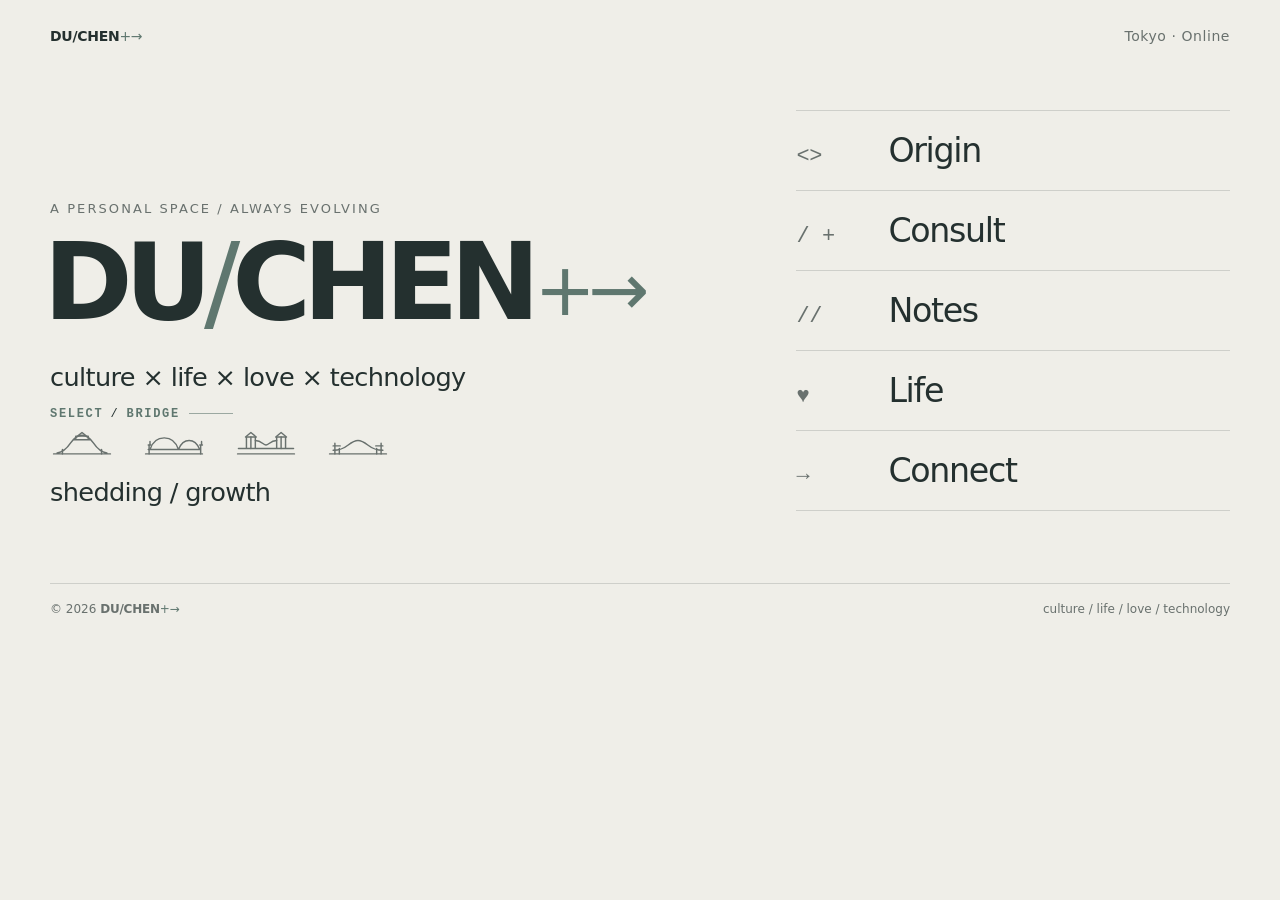
==== index.html @ 531e442f "Link language bridges to Origin page" ====
<!DOCTYPE html>
<html lang="en">
<head>
  <meta charset="UTF-8" />
  <meta name="viewport" content="width=device-width, initial-scale=1.0" />
  <meta name="description" content="DU/CHEN+→ — Culture × Life × Love × Technology" />
  <title>DU/CHEN+→</title>
  <style>
    :root {
      --bg: #efeee8;
      --text: #24302f;
      --muted: #69716e;
      --line: rgba(36,48,47,0.16);
      --accent: #5f776f;
    }

    * {
      box-sizing: border-box;
      margin: 0;
      padding: 0;
    }

    html {
      scroll-behavior: smooth;
    }

    body {
      min-height: 100vh;
      background: var(--bg);
      color: var(--text);
      font-family: Inter, ui-sans-serif, system-ui, -apple-system, BlinkMacSystemFont,
        "Segoe UI", Helvetica, Arial, sans-serif;
      display: flex;
      flex-direction: column;
    }

    a {
      color: inherit;
      text-decoration: none;
    }

    .shell {
      width: min(1180px, calc(100% - 40px));
      margin: 0 auto;
    }

    header {
      padding: 28px 0 12px;
      display: flex;
      justify-content: space-between;
      align-items: center;
      font-size: 14px;
      letter-spacing: 0.04em;
    }

    .brand-small,
    .brand-footer {
      font-weight: 700;
      letter-spacing: -0.02em;
    }

    .brand-mark {
      color: var(--accent);
      font-weight: 500;
    }

    .status {
      color: var(--muted);
    }

    main {
      flex: 1;
      display: flex;
      align-items: center;
      padding: 54px 0 72px;
    }

    .hero {
      width: 100%;
      display: grid;
      grid-template-columns: 1.4fr 0.9fr;
      gap: 72px;
      align-items: end;
    }

    .kicker {
      font-size: 13px;
      text-transform: uppercase;
      letter-spacing: 0.16em;
      color: var(--muted);
      margin-bottom: 22px;
    }

    h1 {
      font-size: clamp(64px, 8.4vw, 118px);
      line-height: 0.82;
      letter-spacing: -0.075em;
      font-weight: 800;
      margin-left: -0.06em;
      white-space: nowrap;
    }

    h1 .brand-mark {
      display: inline-block;
      margin-left: 0.03em;
      font-size: 0.68em;
      letter-spacing: -0.1em;
      transform: translateY(-0.06em);
    }

    .slash {
      color: var(--accent);
      font-weight: 400;
    }

    .manifesto {
      margin-top: 34px;
      max-width: 700px;
      font-size: clamp(18px, 2vw, 29px);
      line-height: 1.4;
      letter-spacing: -0.025em;
    }

    .manifesto span {
      white-space: nowrap;
    }

    .language-kicker {
      display: flex;
      align-items: center;
      gap: 0.6em;
      width: max-content;
      margin: 12px 0 9px;
      font-family: "SFMono-Regular", Consolas, "Liberation Mono", monospace;
      font-size: clamp(12px, 0.9vw, 13px);
      font-weight: 700;
      line-height: 1;
      letter-spacing: 0.14em;
      color: var(--accent);
    }

    .language-kicker::after {
      content: "";
      width: 44px;
      height: 1px;
      margin-left: 2px;
      background: currentColor;
      opacity: 0.58;
    }

    .language-kicker .select-slash {
      color: var(--text);
      font-weight: 500;
    }

    .bridges {
      display: flex;
      align-items: center;
      gap: clamp(18px, 2.2vw, 30px);
      margin: 2px 0 16px;
      color: var(--muted);
    }

    .bridge-icon {
      position: relative;
      display: inline-flex;
      align-items: center;
      justify-content: center;
      border: 0;
      padding: 0;
      background: transparent;
      color: inherit;
      font: inherit;
      cursor: pointer;
      transition: color 180ms ease, transform 180ms ease;
    }

    .bridge-icon:hover,
    .bridge-icon:focus-visible {
      color: var(--accent);
      transform: translateY(-2px);
      outline: none;
    }

    .bridge-icon svg {
      width: clamp(58px, 5vw, 72px);
      height: auto;
      overflow: visible;
    }

    .bridge-icon path,
    .bridge-icon line,
    .bridge-icon polyline {
      fill: none;
      stroke: currentColor;
      stroke-width: 1.45;
      stroke-linecap: round;
      stroke-linejoin: round;
      vector-effect: non-scaling-stroke;
    }

    .bridge-label {
      position: absolute;
      top: calc(100% + 1px);
      left: 50%;
      font-family: "SFMono-Regular", Consolas, "Liberation Mono", monospace;
      font-size: 10px;
      line-height: 1;
      letter-spacing: 0.04em;
      opacity: 0;
      pointer-events: none;
      transform: translate(-50%, -2px);
      transition: opacity 180ms ease, transform 180ms ease;
    }

    .bridge-icon:hover .bridge-label,
    .bridge-icon:focus-visible .bridge-label {
      opacity: 1;
      transform: translate(-50%, 0);
    }

    .visually-hidden {
      position: absolute;
      width: 1px;
      height: 1px;
      padding: 0;
      margin: -1px;
      overflow: hidden;
      clip: rect(0, 0, 0, 0);
      white-space: nowrap;
      border: 0;
    }

    nav {
      border-top: 1px solid var(--line);
    }

    .nav-item {
      position: relative;
      display: flex;
      align-items: center;
      justify-content: space-between;
      padding: 20px 0;
      border-bottom: 1px solid var(--line);
      font-size: clamp(22px, 2.6vw, 38px);
      letter-spacing: -0.04em;
      transition: padding-left 180ms ease, color 180ms ease;
    }

    .nav-item:hover {
      padding-left: 10px;
      color: var(--accent);
    }

    .nav-item::after {
      content: "↗";
      font-size: 18px;
      opacity: 0;
      transform: translateX(-6px);
      transition: opacity 180ms ease, transform 180ms ease;
    }

    .nav-item:hover::after {
      opacity: 1;
      transform: translateX(0);
    }

    .symbol {
      display: inline-block;
      min-width: 92px;
      font-family: "SFMono-Regular", Consolas, "Liberation Mono", monospace;
      font-size: 0.66em;
      color: var(--muted);
      letter-spacing: -0.02em;
    }

    .nav-item:hover .symbol {
      color: var(--accent);
    }

    footer {
      padding: 18px 0 28px;
      font-size: 12px;
      color: var(--muted);
      display: flex;
      justify-content: space-between;
      border-top: 1px solid var(--line);
    }

    @media (max-width: 820px) {
      .hero {
        grid-template-columns: 1fr;
        gap: 54px;
      }

      main {
        align-items: flex-start;
        padding-top: 72px;
      }

      h1 {
        font-size: clamp(54px, 14vw, 78px);
      }

      .symbol {
        min-width: 74px;
      }
    }

    @media (max-width: 520px) {
      .shell {
        width: min(100% - 26px, 1180px);
      }

      header {
        padding-top: 18px;
      }

      .status {
        display: none;
      }

      .manifesto {
        font-size: 19px;
      }

      .nav-item {
        font-size: 25px;
        padding: 17px 0;
      }

      .symbol {
        min-width: 68px;
      }

      footer {
        flex-direction: column;
        gap: 6px;
      }
    }
  </style>
</head>

<body>
  <div class="shell">
    <header>
      <div class="brand-small">DU/CHEN<span class="brand-mark">+→</span></div>
      <div class="status">Tokyo · Online</div>
    </header>

    <main>
      <section class="hero">
        <div>
          <div class="kicker">a personal space / always evolving</div>
          <h1>DU<span class="slash">/</span>CHEN<span class="brand-mark">+→</span></h1>
          <p class="manifesto">
            <span>culture × life × love × technology</span>
            <span class="language-kicker"><span>SELECT</span><span class="select-slash">/</span><span>BRIDGE</span></span>
            <span class="bridges" role="group" aria-label="Language selection">
              <button class="bridge-icon" type="button" aria-label="中文" data-lang="zh">
                <svg viewBox="0 0 72 34" aria-hidden="true">
                  <path d="M4 28h64M8 27c7-1 11-5 15-11 4-6 8-9 13-9s9 3 13 9c4 6 8 10 15 11" />
                  <path d="M14 23v5M58 23v5M27 12h18M31 8l5-4 5 4M29 8h14v4H29z" />
                </svg>
                <span class="bridge-label">中文</span>
              </button>
              <button class="bridge-icon" type="button" aria-label="Français" data-lang="fr">
                <svg viewBox="0 0 72 34" aria-hidden="true">
                  <path d="M4 28h64M7 23h58M9 23c3-9 9-13 16-13s13 4 16 13M41 23c3-7 7-10 12-10s9 3 12 10" />
                  <path d="M8 18v10M66 18v10M7 18h3M65 18h3M9 14v4M67 14v4" />
                </svg>
                <span class="bridge-label">Français</span>
              </button>
              <button class="bridge-icon" type="button" aria-label="English" data-lang="en">
                <svg viewBox="0 0 72 34" aria-hidden="true">
                  <path d="M4 28h64M5 22h62M14 22V9h10v13M48 22V9h10v13" />
                  <path d="M13 9l6-5 6 5M47 9l6-5 6 5M24 13c7 0 9 5 12 5s5-5 12-5M19 9v13M53 9v13" />
                </svg>
                <span class="bridge-label">English</span>
              </button>
              <button class="bridge-icon" type="button" aria-label="日本語" data-lang="ja">
                <svg viewBox="0 0 72 34" aria-hidden="true">
                  <path d="M4 28h64M8 24c8 0 12-2 17-6 4-3 7-5 11-5s7 2 11 5c5 4 9 6 17 6" />
                  <path d="M10 20v8M62 20v8M15 22v6M57 22v6M8 19h8M56 19h8M10 16v3M62 16v3" />
                </svg>
                <span class="bridge-label">日本語</span>
              </button>
            </span>
            <span>shedding / growth</span>
          </p>
        </div>

        <nav aria-label="Primary">
          <a class="nav-item" href="origin.html">
            <span><span class="symbol">&lt;&gt;</span>Origin</span>
          </a>
          <a class="nav-item" href="#consult">
            <span><span class="symbol">/ +</span>Consult</span>
          </a>
          <a class="nav-item" href="#notes">
            <span><span class="symbol">//</span>Notes</span>
          </a>
          <a class="nav-item" href="#life">
            <span><span class="symbol">♥</span>Life</span>
          </a>
          <a class="nav-item" href="mailto:hello@duchenplus.com">
            <span><span class="symbol">→</span>Connect</span>
          </a>
        </nav>
      </section>
    </main>

    <footer>
      <span>© <span id="year"></span> <span class="brand-footer">DU/CHEN<span class="brand-mark">+→</span></span></span>
      <span>culture / life / love / technology</span>
    </footer>
  </div>

  <script>
    document.getElementById("year").textContent = new Date().getFullYear();

    document.querySelectorAll(".bridge-icon[data-lang]").forEach((bridge) => {
      bridge.addEventListener("click", () => {
        const language = bridge.dataset.lang;
        localStorage.setItem("duchen-language", language);
        window.location.href = `origin.html?lang=${language}`;
      });
    });
  </script>
</body>
</html>
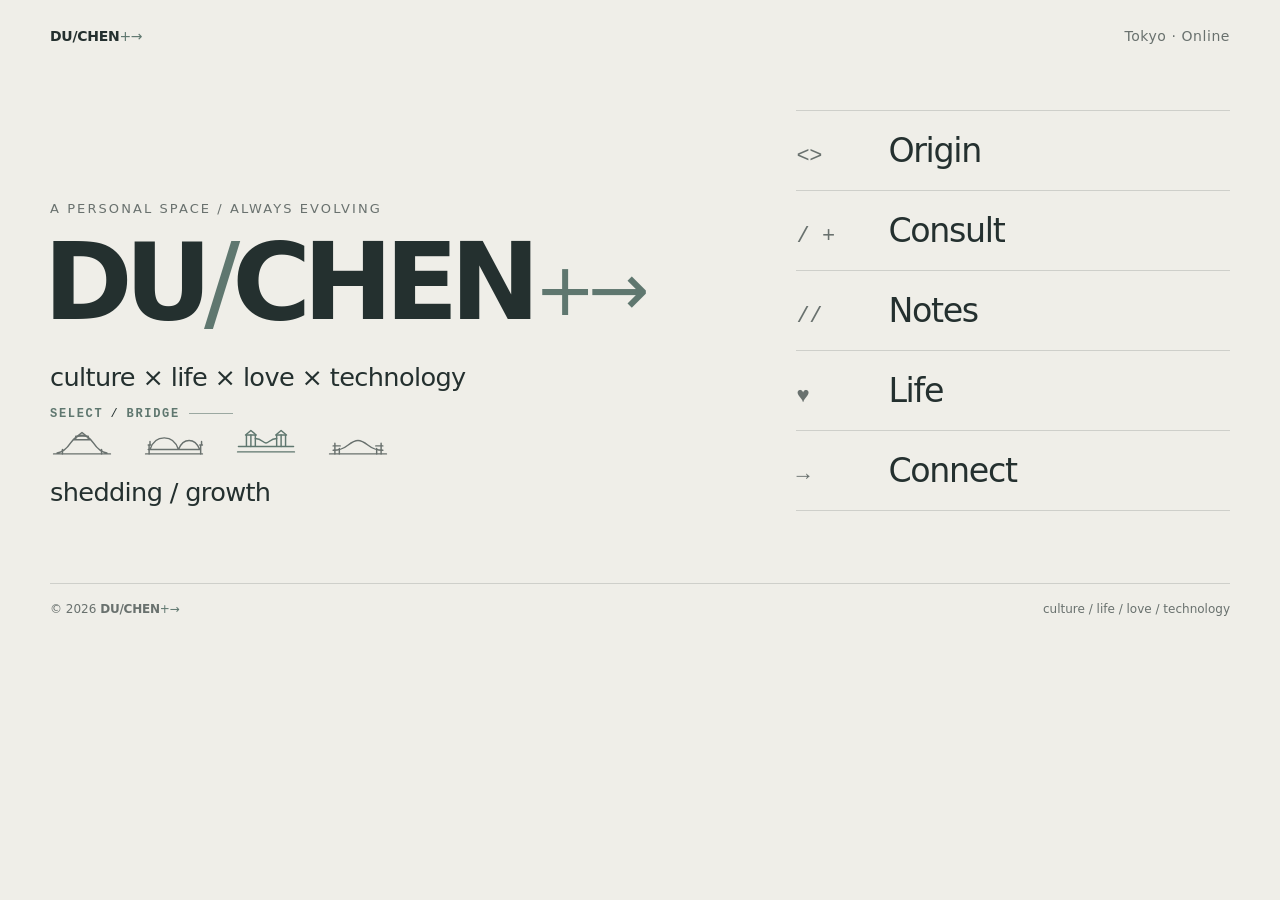
==== commit f69e5887: "Make homepage bridges switch languages" ====
--- a/index.html
+++ b/index.html
@@ -176,7 +176,8 @@
     }
 
     .bridge-icon:hover,
-    .bridge-icon:focus-visible {
+    .bridge-icon:focus-visible,
+    .bridge-icon[aria-pressed="true"] {
       color: var(--accent);
       transform: translateY(-2px);
       outline: none;
@@ -345,16 +346,16 @@
   <div class="shell">
     <header>
       <div class="brand-small">DU/CHEN<span class="brand-mark">+→</span></div>
-      <div class="status">Tokyo · Online</div>
+      <div class="status" data-i18n="status">Tokyo · Online</div>
     </header>
 
     <main>
       <section class="hero">
         <div>
-          <div class="kicker">a personal space / always evolving</div>
+          <div class="kicker" data-i18n="kicker">a personal space / always evolving</div>
           <h1>DU<span class="slash">/</span>CHEN<span class="brand-mark">+→</span></h1>
           <p class="manifesto">
-            <span>culture × life × love × technology</span>
+            <span data-i18n="manifesto">culture × life × love × technology</span>
             <span class="language-kicker"><span>SELECT</span><span class="select-slash">/</span><span>BRIDGE</span></span>
             <span class="bridges" role="group" aria-label="Language selection">
               <button class="bridge-icon" type="button" aria-label="中文" data-lang="zh">
@@ -386,25 +387,25 @@
                 <span class="bridge-label">日本語</span>
               </button>
             </span>
-            <span>shedding / growth</span>
+            <span data-i18n="growth">shedding / growth</span>
           </p>
         </div>
 
         <nav aria-label="Primary">
-          <a class="nav-item" href="origin.html">
-            <span><span class="symbol">&lt;&gt;</span>Origin</span>
+          <a class="nav-item" id="origin-link" href="origin.html">
+            <span><span class="symbol">&lt;&gt;</span><span data-i18n="origin">Origin</span></span>
           </a>
           <a class="nav-item" href="#consult">
-            <span><span class="symbol">/ +</span>Consult</span>
+            <span><span class="symbol">/ +</span><span data-i18n="consult">Consult</span></span>
           </a>
           <a class="nav-item" href="#notes">
-            <span><span class="symbol">//</span>Notes</span>
+            <span><span class="symbol">//</span><span data-i18n="notes">Notes</span></span>
           </a>
           <a class="nav-item" href="#life">
-            <span><span class="symbol">♥</span>Life</span>
+            <span><span class="symbol">♥</span><span data-i18n="life">Life</span></span>
           </a>
           <a class="nav-item" href="mailto:hello@duchenplus.com">
-            <span><span class="symbol">→</span>Connect</span>
+            <span><span class="symbol">→</span><span data-i18n="connect">Connect</span></span>
           </a>
         </nav>
       </section>
@@ -412,20 +413,89 @@
 
     <footer>
       <span>© <span id="year"></span> <span class="brand-footer">DU/CHEN<span class="brand-mark">+→</span></span></span>
-      <span>culture / life / love / technology</span>
+      <span data-i18n="footer">culture / life / love / technology</span>
     </footer>
   </div>
 
   <script>
     document.getElementById("year").textContent = new Date().getFullYear();
 
+    const translations = {
+      en: {
+        status: "Tokyo · Online",
+        kicker: "a personal space / always evolving",
+        manifesto: "culture × life × love × technology",
+        growth: "shedding / growth",
+        origin: "Origin",
+        consult: "Consult",
+        notes: "Notes",
+        life: "Life",
+        connect: "Connect",
+        footer: "culture / life / love / technology"
+      },
+      zh: {
+        status: "东京 · 在线",
+        kicker: "一个个人空间 / 持续生长",
+        manifesto: "文化 × 生活 × 爱 × 科技",
+        growth: "舍弃 / 成长",
+        origin: "起点",
+        consult: "协助",
+        notes: "随笔",
+        life: "生活",
+        connect: "联系",
+        footer: "文化 / 生活 / 爱 / 科技"
+      },
+      fr: {
+        status: "Tokyo · En ligne",
+        kicker: "un espace personnel / en mouvement",
+        manifesto: "culture × vie × amour × technologie",
+        growth: "se délester / grandir",
+        origin: "Origine",
+        consult: "Accompagnement",
+        notes: "Notes",
+        life: "Vie",
+        connect: "Contact",
+        footer: "culture / vie / amour / technologie"
+      },
+      ja: {
+        status: "東京 · オンライン",
+        kicker: "個人のための空間 / 変化し続ける",
+        manifesto: "文化 × 暮らし × 愛 × テクノロジー",
+        growth: "手放す / 成長する",
+        origin: "原点",
+        consult: "サポート",
+        notes: "ノート",
+        life: "暮らし",
+        connect: "つながる",
+        footer: "文化 / 暮らし / 愛 / テクノロジー"
+      }
+    };
+
+    function setLanguage(language) {
+      const copy = translations[language] || translations.en;
+      document.documentElement.lang = language === "zh" ? "zh-CN" : language;
+
+      document.querySelectorAll("[data-i18n]").forEach((element) => {
+        const value = copy[element.dataset.i18n];
+        if (value) element.textContent = value;
+      });
+
+      document.querySelectorAll(".bridge-icon[data-lang]").forEach((bridge) => {
+        bridge.setAttribute("aria-pressed", bridge.dataset.lang === language ? "true" : "false");
+      });
+
+      document.getElementById("origin-link").href = `origin.html?lang=${language}`;
+      localStorage.setItem("duchen-language", language);
+    }
+
     document.querySelectorAll(".bridge-icon[data-lang]").forEach((bridge) => {
       bridge.addEventListener("click", () => {
-        const language = bridge.dataset.lang;
-        localStorage.setItem("duchen-language", language);
-        window.location.href = `origin.html?lang=${language}`;
+        setLanguage(bridge.dataset.lang);
       });
     });
+
+    const savedLanguage = localStorage.getItem("duchen-language");
+    setLanguage(translations[savedLanguage] ? savedLanguage : "en");
   </script>
 </body>
 </html>
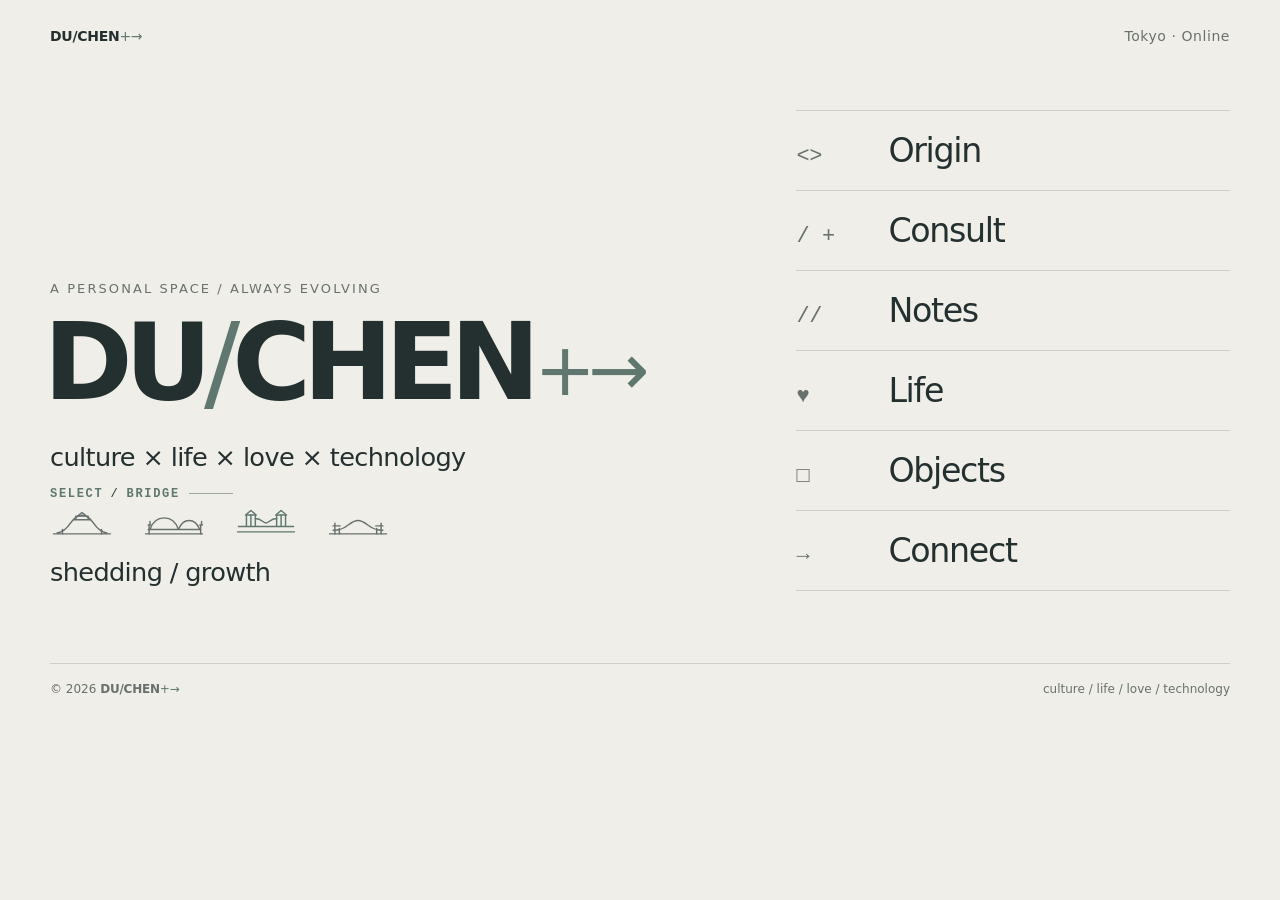
==== commit 6799bf4d: "Add Objects section to main navigation" ====
--- a/index.html
+++ b/index.html
@@ -6,349 +6,49 @@
   <meta name="description" content="DU/CHEN+→ — Culture × Life × Love × Technology" />
   <title>DU/CHEN+→</title>
   <style>
-    :root {
-      --bg: #efeee8;
-      --text: #24302f;
-      --muted: #69716e;
-      --line: rgba(36,48,47,0.16);
-      --accent: #5f776f;
-    }
-
-    * {
-      box-sizing: border-box;
-      margin: 0;
-      padding: 0;
-    }
-
-    html {
-      scroll-behavior: smooth;
-    }
-
-    body {
-      min-height: 100vh;
-      background: var(--bg);
-      color: var(--text);
-      font-family: Inter, ui-sans-serif, system-ui, -apple-system, BlinkMacSystemFont,
-        "Segoe UI", Helvetica, Arial, sans-serif;
-      display: flex;
-      flex-direction: column;
-    }
-
-    a {
-      color: inherit;
-      text-decoration: none;
-    }
-
-    .shell {
-      width: min(1180px, calc(100% - 40px));
-      margin: 0 auto;
-    }
-
-    header {
-      padding: 28px 0 12px;
-      display: flex;
-      justify-content: space-between;
-      align-items: center;
-      font-size: 14px;
-      letter-spacing: 0.04em;
-    }
-
-    .brand-small,
-    .brand-footer {
-      font-weight: 700;
-      letter-spacing: -0.02em;
-    }
-
-    .brand-mark {
-      color: var(--accent);
-      font-weight: 500;
-    }
-
-    .status {
-      color: var(--muted);
-    }
-
-    main {
-      flex: 1;
-      display: flex;
-      align-items: center;
-      padding: 54px 0 72px;
-    }
-
-    .hero {
-      width: 100%;
-      display: grid;
-      grid-template-columns: 1.4fr 0.9fr;
-      gap: 72px;
-      align-items: end;
-    }
-
-    .kicker {
-      font-size: 13px;
-      text-transform: uppercase;
-      letter-spacing: 0.16em;
-      color: var(--muted);
-      margin-bottom: 22px;
-    }
-
-    h1 {
-      font-size: clamp(64px, 8.4vw, 118px);
-      line-height: 0.82;
-      letter-spacing: -0.075em;
-      font-weight: 800;
-      margin-left: -0.06em;
-      white-space: nowrap;
-    }
-
-    h1 .brand-mark {
-      display: inline-block;
-      margin-left: 0.03em;
-      font-size: 0.68em;
-      letter-spacing: -0.1em;
-      transform: translateY(-0.06em);
-    }
-
-    .slash {
-      color: var(--accent);
-      font-weight: 400;
-    }
-
-    .manifesto {
-      margin-top: 34px;
-      max-width: 700px;
-      font-size: clamp(18px, 2vw, 29px);
-      line-height: 1.4;
-      letter-spacing: -0.025em;
-    }
-
-    .manifesto span {
-      white-space: nowrap;
-    }
-
-    .language-kicker {
-      display: flex;
-      align-items: center;
-      gap: 0.6em;
-      width: max-content;
-      margin: 12px 0 9px;
-      font-family: "SFMono-Regular", Consolas, "Liberation Mono", monospace;
-      font-size: clamp(12px, 0.9vw, 13px);
-      font-weight: 700;
-      line-height: 1;
-      letter-spacing: 0.14em;
-      color: var(--accent);
-    }
-
-    .language-kicker::after {
-      content: "";
-      width: 44px;
-      height: 1px;
-      margin-left: 2px;
-      background: currentColor;
-      opacity: 0.58;
-    }
-
-    .language-kicker .select-slash {
-      color: var(--text);
-      font-weight: 500;
-    }
-
-    .bridges {
-      display: flex;
-      align-items: center;
-      gap: clamp(18px, 2.2vw, 30px);
-      margin: 2px 0 16px;
-      color: var(--muted);
-    }
-
-    .bridge-icon {
-      position: relative;
-      display: inline-flex;
-      align-items: center;
-      justify-content: center;
-      border: 0;
-      padding: 0;
-      background: transparent;
-      color: inherit;
-      font: inherit;
-      cursor: pointer;
-      transition: color 180ms ease, transform 180ms ease;
-    }
-
-    .bridge-icon:hover,
-    .bridge-icon:focus-visible,
-    .bridge-icon[aria-pressed="true"] {
-      color: var(--accent);
-      transform: translateY(-2px);
-      outline: none;
-    }
-
-    .bridge-icon svg {
-      width: clamp(58px, 5vw, 72px);
-      height: auto;
-      overflow: visible;
-    }
-
-    .bridge-icon path,
-    .bridge-icon line,
-    .bridge-icon polyline {
-      fill: none;
-      stroke: currentColor;
-      stroke-width: 1.45;
-      stroke-linecap: round;
-      stroke-linejoin: round;
-      vector-effect: non-scaling-stroke;
-    }
-
-    .bridge-label {
-      position: absolute;
-      top: calc(100% + 1px);
-      left: 50%;
-      font-family: "SFMono-Regular", Consolas, "Liberation Mono", monospace;
-      font-size: 10px;
-      line-height: 1;
-      letter-spacing: 0.04em;
-      opacity: 0;
-      pointer-events: none;
-      transform: translate(-50%, -2px);
-      transition: opacity 180ms ease, transform 180ms ease;
-    }
-
-    .bridge-icon:hover .bridge-label,
-    .bridge-icon:focus-visible .bridge-label {
-      opacity: 1;
-      transform: translate(-50%, 0);
-    }
-
-    .visually-hidden {
-      position: absolute;
-      width: 1px;
-      height: 1px;
-      padding: 0;
-      margin: -1px;
-      overflow: hidden;
-      clip: rect(0, 0, 0, 0);
-      white-space: nowrap;
-      border: 0;
-    }
-
-    nav {
-      border-top: 1px solid var(--line);
-    }
-
-    .nav-item {
-      position: relative;
-      display: flex;
-      align-items: center;
-      justify-content: space-between;
-      padding: 20px 0;
-      border-bottom: 1px solid var(--line);
-      font-size: clamp(22px, 2.6vw, 38px);
-      letter-spacing: -0.04em;
-      transition: padding-left 180ms ease, color 180ms ease;
-    }
-
-    .nav-item:hover {
-      padding-left: 10px;
-      color: var(--accent);
-    }
-
-    .nav-item::after {
-      content: "↗";
-      font-size: 18px;
-      opacity: 0;
-      transform: translateX(-6px);
-      transition: opacity 180ms ease, transform 180ms ease;
-    }
-
-    .nav-item:hover::after {
-      opacity: 1;
-      transform: translateX(0);
-    }
-
-    .symbol {
-      display: inline-block;
-      min-width: 92px;
-      font-family: "SFMono-Regular", Consolas, "Liberation Mono", monospace;
-      font-size: 0.66em;
-      color: var(--muted);
-      letter-spacing: -0.02em;
-    }
-
-    .nav-item:hover .symbol {
-      color: var(--accent);
-    }
-
-    footer {
-      padding: 18px 0 28px;
-      font-size: 12px;
-      color: var(--muted);
-      display: flex;
-      justify-content: space-between;
-      border-top: 1px solid var(--line);
-    }
-
-    @media (max-width: 820px) {
-      .hero {
-        grid-template-columns: 1fr;
-        gap: 54px;
-      }
-
-      main {
-        align-items: flex-start;
-        padding-top: 72px;
-      }
-
-      h1 {
-        font-size: clamp(54px, 14vw, 78px);
-      }
-
-      .symbol {
-        min-width: 74px;
-      }
-    }
-
-    @media (max-width: 520px) {
-      .shell {
-        width: min(100% - 26px, 1180px);
-      }
-
-      header {
-        padding-top: 18px;
-      }
-
-      .status {
-        display: none;
-      }
-
-      .manifesto {
-        font-size: 19px;
-      }
-
-      .nav-item {
-        font-size: 25px;
-        padding: 17px 0;
-      }
-
-      .symbol {
-        min-width: 68px;
-      }
-
-      footer {
-        flex-direction: column;
-        gap: 6px;
-      }
-    }
+    :root { --bg:#efeee8; --text:#24302f; --muted:#69716e; --line:rgba(36,48,47,0.16); --accent:#5f776f; }
+    * { box-sizing:border-box; margin:0; padding:0; }
+    html { scroll-behavior:smooth; }
+    body { min-height:100vh; background:var(--bg); color:var(--text); font-family:Inter,ui-sans-serif,system-ui,-apple-system,BlinkMacSystemFont,"Segoe UI",Helvetica,Arial,sans-serif; display:flex; flex-direction:column; }
+    a { color:inherit; text-decoration:none; }
+    .shell { width:min(1180px,calc(100% - 40px)); margin:0 auto; }
+    header { padding:28px 0 12px; display:flex; justify-content:space-between; align-items:center; font-size:14px; letter-spacing:.04em; }
+    .brand-small,.brand-footer { font-weight:700; letter-spacing:-.02em; }
+    .brand-mark { color:var(--accent); font-weight:500; }
+    .status { color:var(--muted); }
+    main { flex:1; display:flex; align-items:center; padding:54px 0 72px; }
+    .hero { width:100%; display:grid; grid-template-columns:1.4fr .9fr; gap:72px; align-items:end; }
+    .kicker { font-size:13px; text-transform:uppercase; letter-spacing:.16em; color:var(--muted); margin-bottom:22px; }
+    h1 { font-size:clamp(64px,8.4vw,118px); line-height:.82; letter-spacing:-.075em; font-weight:800; margin-left:-.06em; white-space:nowrap; }
+    h1 .brand-mark { display:inline-block; margin-left:.03em; font-size:.68em; letter-spacing:-.1em; transform:translateY(-.06em); }
+    .slash { color:var(--accent); font-weight:400; }
+    .manifesto { margin-top:34px; max-width:700px; font-size:clamp(18px,2vw,29px); line-height:1.4; letter-spacing:-.025em; }
+    .manifesto span { white-space:nowrap; }
+    .language-kicker { display:flex; align-items:center; gap:.6em; width:max-content; margin:12px 0 9px; font-family:"SFMono-Regular",Consolas,"Liberation Mono",monospace; font-size:clamp(12px,.9vw,13px); font-weight:700; line-height:1; letter-spacing:.14em; color:var(--accent); }
+    .language-kicker::after { content:""; width:44px; height:1px; margin-left:2px; background:currentColor; opacity:.58; }
+    .language-kicker .select-slash { color:var(--text); font-weight:500; }
+    .bridges { display:flex; align-items:center; gap:clamp(18px,2.2vw,30px); margin:2px 0 16px; color:var(--muted); }
+    .bridge-icon { position:relative; display:inline-flex; align-items:center; justify-content:center; border:0; padding:0; background:transparent; color:inherit; font:inherit; cursor:pointer; transition:color 180ms ease,transform 180ms ease; }
+    .bridge-icon:hover,.bridge-icon:focus-visible,.bridge-icon[aria-pressed="true"] { color:var(--accent); transform:translateY(-2px); outline:none; }
+    .bridge-icon svg { width:clamp(58px,5vw,72px); height:auto; overflow:visible; }
+    .bridge-icon path,.bridge-icon line,.bridge-icon polyline { fill:none; stroke:currentColor; stroke-width:1.45; stroke-linecap:round; stroke-linejoin:round; vector-effect:non-scaling-stroke; }
+    .bridge-label { position:absolute; top:calc(100% + 1px); left:50%; font-family:"SFMono-Regular",Consolas,"Liberation Mono",monospace; font-size:10px; line-height:1; letter-spacing:.04em; opacity:0; pointer-events:none; transform:translate(-50%,-2px); transition:opacity 180ms ease,transform 180ms ease; }
+    .bridge-icon:hover .bridge-label,.bridge-icon:focus-visible .bridge-label { opacity:1; transform:translate(-50%,0); }
+    nav { border-top:1px solid var(--line); }
+    .nav-item { position:relative; display:flex; align-items:center; justify-content:space-between; padding:20px 0; border-bottom:1px solid var(--line); font-size:clamp(22px,2.6vw,38px); letter-spacing:-.04em; transition:padding-left 180ms ease,color 180ms ease; }
+    .nav-item:hover { padding-left:10px; color:var(--accent); }
+    .nav-item::after { content:"↗"; font-size:18px; opacity:0; transform:translateX(-6px); transition:opacity 180ms ease,transform 180ms ease; }
+    .nav-item:hover::after { opacity:1; transform:translateX(0); }
+    .symbol { display:inline-block; min-width:92px; font-family:"SFMono-Regular",Consolas,"Liberation Mono",monospace; font-size:.66em; color:var(--muted); letter-spacing:-.02em; }
+    .nav-item:hover .symbol { color:var(--accent); }
+    footer { padding:18px 0 28px; font-size:12px; color:var(--muted); display:flex; justify-content:space-between; border-top:1px solid var(--line); }
+    @media (max-width:820px){ .hero{grid-template-columns:1fr;gap:54px} main{align-items:flex-start;padding-top:72px} h1{font-size:clamp(54px,14vw,78px)} .symbol{min-width:74px} }
+    @media (max-width:520px){ .shell{width:min(100% - 26px,1180px)} header{padding-top:18px} .status{display:none} .manifesto{font-size:19px} .nav-item{font-size:25px;padding:17px 0} .symbol{min-width:68px} footer{flex-direction:column;gap:6px} }
   </style>
 </head>
-
 <body>
   <div class="shell">
-    <header>
-      <div class="brand-small">DU/CHEN<span class="brand-mark">+→</span></div>
-      <div class="status" data-i18n="status">Tokyo · Online</div>
-    </header>
-
+    <header><div class="brand-small">DU/CHEN<span class="brand-mark">+→</span></div><div class="status" data-i18n="status">Tokyo · Online</div></header>
     <main>
       <section class="hero">
         <div>
@@ -358,144 +58,48 @@
             <span data-i18n="manifesto">culture × life × love × technology</span>
             <span class="language-kicker"><span>SELECT</span><span class="select-slash">/</span><span>BRIDGE</span></span>
             <span class="bridges" role="group" aria-label="Language selection">
-              <button class="bridge-icon" type="button" aria-label="中文" data-lang="zh">
-                <svg viewBox="0 0 72 34" aria-hidden="true">
-                  <path d="M4 28h64M8 27c7-1 11-5 15-11 4-6 8-9 13-9s9 3 13 9c4 6 8 10 15 11" />
-                  <path d="M14 23v5M58 23v5M27 12h18M31 8l5-4 5 4M29 8h14v4H29z" />
-                </svg>
-                <span class="bridge-label">中文</span>
-              </button>
-              <button class="bridge-icon" type="button" aria-label="Français" data-lang="fr">
-                <svg viewBox="0 0 72 34" aria-hidden="true">
-                  <path d="M4 28h64M7 23h58M9 23c3-9 9-13 16-13s13 4 16 13M41 23c3-7 7-10 12-10s9 3 12 10" />
-                  <path d="M8 18v10M66 18v10M7 18h3M65 18h3M9 14v4M67 14v4" />
-                </svg>
-                <span class="bridge-label">Français</span>
-              </button>
-              <button class="bridge-icon" type="button" aria-label="English" data-lang="en">
-                <svg viewBox="0 0 72 34" aria-hidden="true">
-                  <path d="M4 28h64M5 22h62M14 22V9h10v13M48 22V9h10v13" />
-                  <path d="M13 9l6-5 6 5M47 9l6-5 6 5M24 13c7 0 9 5 12 5s5-5 12-5M19 9v13M53 9v13" />
-                </svg>
-                <span class="bridge-label">English</span>
-              </button>
-              <button class="bridge-icon" type="button" aria-label="日本語" data-lang="ja">
-                <svg viewBox="0 0 72 34" aria-hidden="true">
-                  <path d="M4 28h64M8 24c8 0 12-2 17-6 4-3 7-5 11-5s7 2 11 5c5 4 9 6 17 6" />
-                  <path d="M10 20v8M62 20v8M15 22v6M57 22v6M8 19h8M56 19h8M10 16v3M62 16v3" />
-                </svg>
-                <span class="bridge-label">日本語</span>
-              </button>
+              <button class="bridge-icon" type="button" aria-label="中文" data-lang="zh"><svg viewBox="0 0 72 34" aria-hidden="true"><path d="M4 28h64M8 27c7-1 11-5 15-11 4-6 8-9 13-9s9 3 13 9c4 6 8 10 15 11"/><path d="M14 23v5M58 23v5M27 12h18M31 8l5-4 5 4M29 8h14v4H29z"/></svg><span class="bridge-label">中文</span></button>
+              <button class="bridge-icon" type="button" aria-label="Français" data-lang="fr"><svg viewBox="0 0 72 34" aria-hidden="true"><path d="M4 28h64M7 23h58M9 23c3-9 9-13 16-13s13 4 16 13M41 23c3-7 7-10 12-10s9 3 12 10"/><path d="M8 18v10M66 18v10M7 18h3M65 18h3M9 14v4M67 14v4"/></svg><span class="bridge-label">Français</span></button>
+              <button class="bridge-icon" type="button" aria-label="English" data-lang="en"><svg viewBox="0 0 72 34" aria-hidden="true"><path d="M4 28h64M5 22h62M14 22V9h10v13M48 22V9h10v13"/><path d="M13 9l6-5 6 5M47 9l6-5 6 5M24 13c7 0 9 5 12 5s5-5 12-5M19 9v13M53 9v13"/></svg><span class="bridge-label">English</span></button>
+              <button class="bridge-icon" type="button" aria-label="日本語" data-lang="ja"><svg viewBox="0 0 72 34" aria-hidden="true"><path d="M4 28h64M8 24c8 0 12-2 17-6 4-3 7-5 11-5s7 2 11 5c5 4 9 6 17 6"/><path d="M10 20v8M62 20v8M15 22v6M57 22v6M8 19h8M56 19h8M10 16v3M62 16v3"/></svg><span class="bridge-label">日本語</span></button>
             </span>
             <span data-i18n="growth">shedding / growth</span>
           </p>
         </div>
-
         <nav aria-label="Primary">
-          <a class="nav-item" id="origin-link" href="origin.html">
-            <span><span class="symbol">&lt;&gt;</span><span data-i18n="origin">Origin</span></span>
-          </a>
-          <a class="nav-item" href="#consult">
-            <span><span class="symbol">/ +</span><span data-i18n="consult">Consult</span></span>
-          </a>
-          <a class="nav-item" href="#notes">
-            <span><span class="symbol">//</span><span data-i18n="notes">Notes</span></span>
-          </a>
-          <a class="nav-item" href="#life">
-            <span><span class="symbol">♥</span><span data-i18n="life">Life</span></span>
-          </a>
-          <a class="nav-item" href="mailto:hello@duchenplus.com">
-            <span><span class="symbol">→</span><span data-i18n="connect">Connect</span></span>
-          </a>
+          <a class="nav-item" id="origin-link" href="origin.html"><span><span class="symbol">&lt;&gt;</span><span data-i18n="origin">Origin</span></span></a>
+          <a class="nav-item" id="consult-link" href="consult.html"><span><span class="symbol">/ +</span><span data-i18n="consult">Consult</span></span></a>
+          <a class="nav-item" id="notes-link" href="notes.html"><span><span class="symbol">//</span><span data-i18n="notes">Notes</span></span></a>
+          <a class="nav-item" href="#life"><span><span class="symbol">♥</span><span data-i18n="life">Life</span></span></a>
+          <a class="nav-item" id="objects-link" href="objects.html"><span><span class="symbol">□</span><span data-i18n="objects">Objects</span></span></a>
+          <a class="nav-item" href="mailto:hello@duchenplus.com"><span><span class="symbol">→</span><span data-i18n="connect">Connect</span></span></a>
         </nav>
       </section>
     </main>
-
-    <footer>
-      <span>© <span id="year"></span> <span class="brand-footer">DU/CHEN<span class="brand-mark">+→</span></span></span>
-      <span data-i18n="footer">culture / life / love / technology</span>
-    </footer>
+    <footer><span>© <span id="year"></span> <span class="brand-footer">DU/CHEN<span class="brand-mark">+→</span></span></span><span data-i18n="footer">culture / life / love / technology</span></footer>
   </div>
-
   <script>
-    document.getElementById("year").textContent = new Date().getFullYear();
-
-    const translations = {
-      en: {
-        status: "Tokyo · Online",
-        kicker: "a personal space / always evolving",
-        manifesto: "culture × life × love × technology",
-        growth: "shedding / growth",
-        origin: "Origin",
-        consult: "Consult",
-        notes: "Notes",
-        life: "Life",
-        connect: "Connect",
-        footer: "culture / life / love / technology"
-      },
-      zh: {
-        status: "东京 · 在线",
-        kicker: "一个个人空间 / 持续生长",
-        manifesto: "文化 × 生活 × 爱 × 科技",
-        growth: "舍弃 / 成长",
-        origin: "起点",
-        consult: "协助",
-        notes: "随笔",
-        life: "生活",
-        connect: "联系",
-        footer: "文化 / 生活 / 爱 / 科技"
-      },
-      fr: {
-        status: "Tokyo · En ligne",
-        kicker: "un espace personnel / en mouvement",
-        manifesto: "culture × vie × amour × technologie",
-        growth: "se délester / grandir",
-        origin: "Origine",
-        consult: "Accompagnement",
-        notes: "Notes",
-        life: "Vie",
-        connect: "Contact",
-        footer: "culture / vie / amour / technologie"
-      },
-      ja: {
-        status: "東京 · オンライン",
-        kicker: "個人のための空間 / 変化し続ける",
-        manifesto: "文化 × 暮らし × 愛 × テクノロジー",
-        growth: "手放す / 成長する",
-        origin: "原点",
-        consult: "サポート",
-        notes: "ノート",
-        life: "暮らし",
-        connect: "つながる",
-        footer: "文化 / 暮らし / 愛 / テクノロジー"
-      }
+    document.getElementById("year").textContent=new Date().getFullYear();
+    const translations={
+      en:{status:"Tokyo · Online",kicker:"a personal space / always evolving",manifesto:"culture × life × love × technology",growth:"shedding / growth",origin:"Origin",consult:"Consult",notes:"Notes",life:"Life",objects:"Objects",connect:"Connect",footer:"culture / life / love / technology"},
+      zh:{status:"东京 · 在线",kicker:"一个个人空间 / 持续生长",manifesto:"文化 × 生活 × 爱 × 科技",growth:"舍弃 / 成长",origin:"起点",consult:"协助",notes:"随笔",life:"生活",objects:"物件",connect:"联系",footer:"文化 / 生活 / 爱 / 科技"},
+      fr:{status:"Tokyo · En ligne",kicker:"un espace personnel / en mouvement",manifesto:"culture × vie × amour × technologie",growth:"se délester / grandir",origin:"Origine",consult:"Accompagnement",notes:"Notes",life:"Vie",objects:"Objets",connect:"Contact",footer:"culture / vie / amour / technologie"},
+      ja:{status:"東京 · オンライン",kicker:"個人のための空間 / 変化し続ける",manifesto:"文化 × 暮らし × 愛 × テクノロジー",growth:"手放す / 成長する",origin:"原点",consult:"サポート",notes:"ノート",life:"暮らし",objects:"もの",connect:"つながる",footer:"文化 / 暮らし / 愛 / テクノロジー"}
     };
-
-    function setLanguage(language) {
-      const copy = translations[language] || translations.en;
-      document.documentElement.lang = language === "zh" ? "zh-CN" : language;
-
-      document.querySelectorAll("[data-i18n]").forEach((element) => {
-        const value = copy[element.dataset.i18n];
-        if (value) element.textContent = value;
-      });
-
-      document.querySelectorAll(".bridge-icon[data-lang]").forEach((bridge) => {
-        bridge.setAttribute("aria-pressed", bridge.dataset.lang === language ? "true" : "false");
-      });
-
-      document.getElementById("origin-link").href = `origin.html?lang=${language}`;
-      localStorage.setItem("duchen-language", language);
+    function setLanguage(language){
+      const copy=translations[language]||translations.en;
+      document.documentElement.lang=language==="zh"?"zh-CN":language;
+      document.querySelectorAll("[data-i18n]").forEach((element)=>{const value=copy[element.dataset.i18n];if(value)element.textContent=value;});
+      document.querySelectorAll(".bridge-icon[data-lang]").forEach((bridge)=>{bridge.setAttribute("aria-pressed",bridge.dataset.lang===language?"true":"false");});
+      document.getElementById("origin-link").href=`origin.html?lang=${language}`;
+      document.getElementById("consult-link").href=`consult.html?lang=${language}`;
+      document.getElementById("notes-link").href=`notes.html?lang=${language}`;
+      document.getElementById("objects-link").href=`objects.html?lang=${language}`;
+      localStorage.setItem("duchen-language",language);
     }
-
-    document.querySelectorAll(".bridge-icon[data-lang]").forEach((bridge) => {
-      bridge.addEventListener("click", () => {
-        setLanguage(bridge.dataset.lang);
-      });
-    });
-
-    const savedLanguage = localStorage.getItem("duchen-language");
-    setLanguage(translations[savedLanguage] ? savedLanguage : "en");
+    document.querySelectorAll(".bridge-icon[data-lang]").forEach((bridge)=>{bridge.addEventListener("click",()=>setLanguage(bridge.dataset.lang));});
+    const savedLanguage=localStorage.getItem("duchen-language");
+    setLanguage(translations[savedLanguage]?savedLanguage:"en");
   </script>
 </body>
 </html>
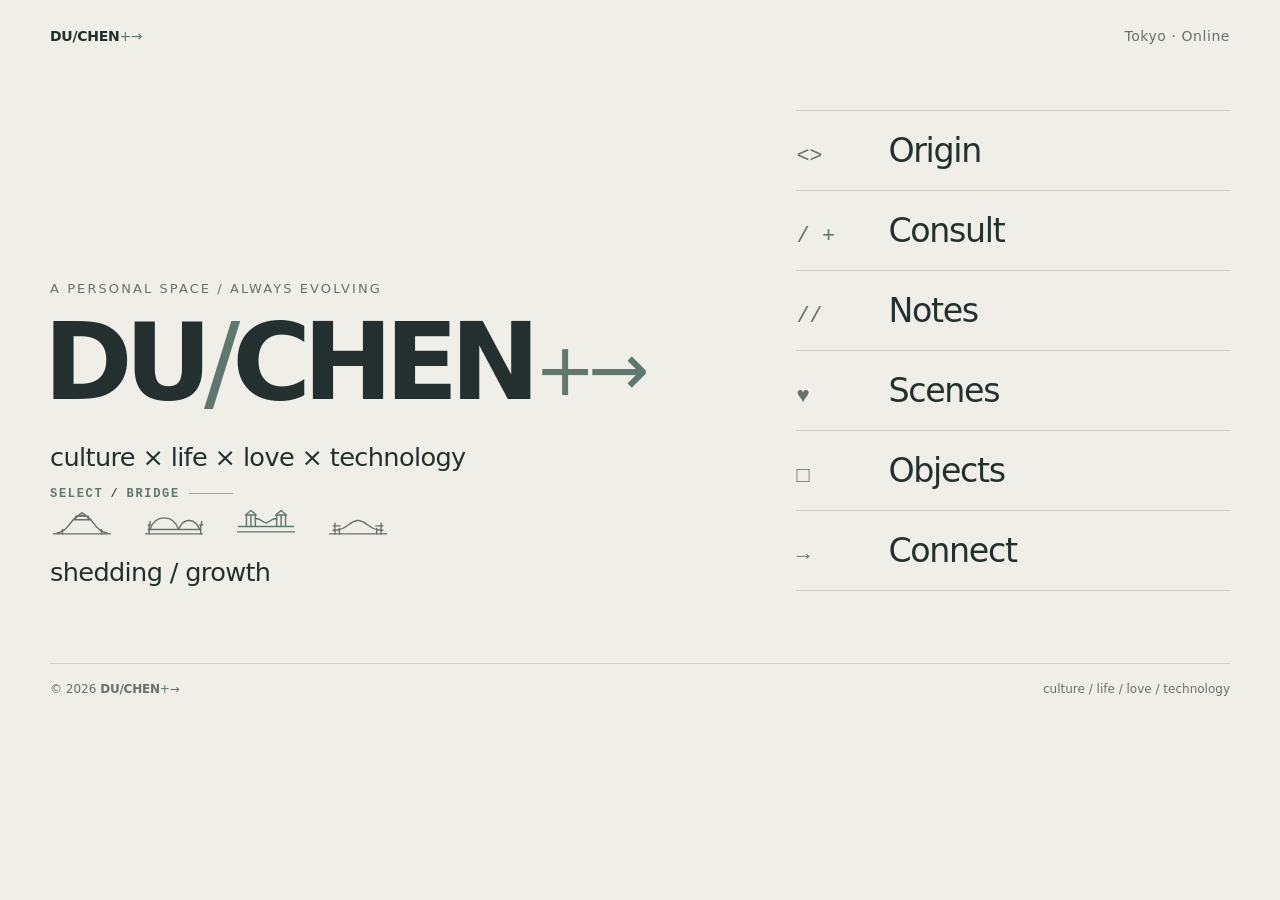
==== commit a1aef9f7: "Replace Life navigation with Scenes" ====
--- a/index.html
+++ b/index.html
@@ -70,7 +70,7 @@
           <a class="nav-item" id="origin-link" href="origin.html"><span><span class="symbol">&lt;&gt;</span><span data-i18n="origin">Origin</span></span></a>
           <a class="nav-item" id="consult-link" href="consult.html"><span><span class="symbol">/ +</span><span data-i18n="consult">Consult</span></span></a>
           <a class="nav-item" id="notes-link" href="notes.html"><span><span class="symbol">//</span><span data-i18n="notes">Notes</span></span></a>
-          <a class="nav-item" href="#life"><span><span class="symbol">♥</span><span data-i18n="life">Life</span></span></a>
+          <a class="nav-item" id="scenes-link" href="scenes.html"><span><span class="symbol">♥</span><span data-i18n="scenes">Scenes</span></span></a>
           <a class="nav-item" id="objects-link" href="objects.html"><span><span class="symbol">□</span><span data-i18n="objects">Objects</span></span></a>
           <a class="nav-item" href="mailto:hello@duchenplus.com"><span><span class="symbol">→</span><span data-i18n="connect">Connect</span></span></a>
         </nav>
@@ -81,10 +81,10 @@
   <script>
     document.getElementById("year").textContent=new Date().getFullYear();
     const translations={
-      en:{status:"Tokyo · Online",kicker:"a personal space / always evolving",manifesto:"culture × life × love × technology",growth:"shedding / growth",origin:"Origin",consult:"Consult",notes:"Notes",life:"Life",objects:"Objects",connect:"Connect",footer:"culture / life / love / technology"},
-      zh:{status:"东京 · 在线",kicker:"一个个人空间 / 持续生长",manifesto:"文化 × 生活 × 爱 × 科技",growth:"舍弃 / 成长",origin:"起点",consult:"协助",notes:"随笔",life:"生活",objects:"物件",connect:"联系",footer:"文化 / 生活 / 爱 / 科技"},
-      fr:{status:"Tokyo · En ligne",kicker:"un espace personnel / en mouvement",manifesto:"culture × vie × amour × technologie",growth:"se délester / grandir",origin:"Origine",consult:"Accompagnement",notes:"Notes",life:"Vie",objects:"Objets",connect:"Contact",footer:"culture / vie / amour / technologie"},
-      ja:{status:"東京 · オンライン",kicker:"個人のための空間 / 変化し続ける",manifesto:"文化 × 暮らし × 愛 × テクノロジー",growth:"手放す / 成長する",origin:"原点",consult:"サポート",notes:"ノート",life:"暮らし",objects:"もの",connect:"つながる",footer:"文化 / 暮らし / 愛 / テクノロジー"}
+      en:{status:"Tokyo · Online",kicker:"a personal space / always evolving",manifesto:"culture × life × love × technology",growth:"shedding / growth",origin:"Origin",consult:"Consult",notes:"Notes",scenes:"Scenes",objects:"Objects",connect:"Connect",footer:"culture / life / love / technology"},
+      zh:{status:"东京 · 在线",kicker:"一个个人空间 / 持续生长",manifesto:"文化 × 生活 × 爱 × 科技",growth:"舍弃 / 成长",origin:"起点",consult:"协助",notes:"随笔",scenes:"片段",objects:"物件",connect:"联系",footer:"文化 / 生活 / 爱 / 科技"},
+      fr:{status:"Tokyo · En ligne",kicker:"un espace personnel / en mouvement",manifesto:"culture × vie × amour × technologie",growth:"se délester / grandir",origin:"Origine",consult:"Accompagnement",notes:"Notes",scenes:"Scènes",objects:"Objets",connect:"Contact",footer:"culture / vie / amour / technologie"},
+      ja:{status:"東京 · オンライン",kicker:"個人のための空間 / 変化し続ける",manifesto:"文化 × 暮らし × 愛 × テクノロジー",growth:"手放す / 成長する",origin:"原点",consult:"サポート",notes:"ノート",scenes:"シーン",objects:"もの",connect:"つながる",footer:"文化 / 暮らし / 愛 / テクノロジー"}
     };
     function setLanguage(language){
       const copy=translations[language]||translations.en;
@@ -94,6 +94,7 @@
       document.getElementById("origin-link").href=`origin.html?lang=${language}`;
       document.getElementById("consult-link").href=`consult.html?lang=${language}`;
       document.getElementById("notes-link").href=`notes.html?lang=${language}`;
+      document.getElementById("scenes-link").href=`scenes.html?lang=${language}`;
       document.getElementById("objects-link").href=`objects.html?lang=${language}`;
       localStorage.setItem("duchen-language",language);
     }
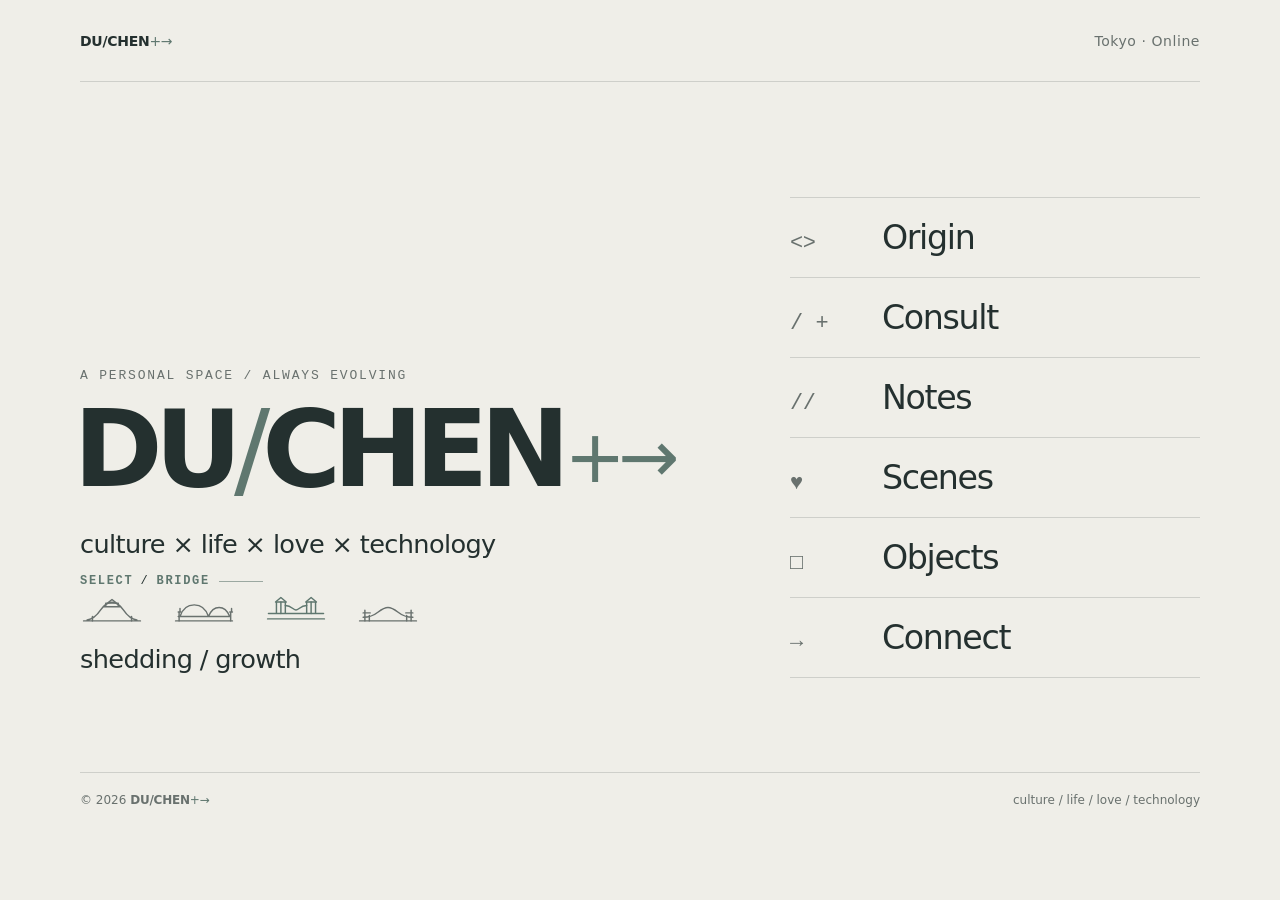
==== commit 51cdd017: "Connect shared visual system across site" ====
--- a/index.html
+++ b/index.html
@@ -45,6 +45,7 @@
     @media (max-width:820px){ .hero{grid-template-columns:1fr;gap:54px} main{align-items:flex-start;padding-top:72px} h1{font-size:clamp(54px,14vw,78px)} .symbol{min-width:74px} }
     @media (max-width:520px){ .shell{width:min(100% - 26px,1180px)} header{padding-top:18px} .status{display:none} .manifesto{font-size:19px} .nav-item{font-size:25px;padding:17px 0} .symbol{min-width:68px} footer{flex-direction:column;gap:6px} }
   </style>
+  <link rel="stylesheet" href="site.css" />
 </head>
 <body>
   <div class="shell">
@@ -72,7 +73,7 @@
           <a class="nav-item" id="notes-link" href="notes.html"><span><span class="symbol">//</span><span data-i18n="notes">Notes</span></span></a>
           <a class="nav-item" id="scenes-link" href="scenes.html"><span><span class="symbol">♥</span><span data-i18n="scenes">Scenes</span></span></a>
           <a class="nav-item" id="objects-link" href="objects.html"><span><span class="symbol">□</span><span data-i18n="objects">Objects</span></span></a>
-          <a class="nav-item" href="mailto:hello@duchenplus.com"><span><span class="symbol">→</span><span data-i18n="connect">Connect</span></span></a>
+          <a class="nav-item" id="connect-link" href="connect.html"><span><span class="symbol">→</span><span data-i18n="connect">Connect</span></span></a>
         </nav>
       </section>
     </main>
@@ -96,6 +97,7 @@
       document.getElementById("notes-link").href=`notes.html?lang=${language}`;
       document.getElementById("scenes-link").href=`scenes.html?lang=${language}`;
       document.getElementById("objects-link").href=`objects.html?lang=${language}`;
+      document.getElementById("connect-link").href=`connect.html?lang=${language}`;
       localStorage.setItem("duchen-language",language);
     }
     document.querySelectorAll(".bridge-icon[data-lang]").forEach((bridge)=>{bridge.addEventListener("click",()=>setLanguage(bridge.dataset.lang));});
--- a/site.css
+++ b/site.css
@@ -0,0 +1,48 @@
+:root {
+  --bg: #efeee8;
+  --text: #24302f;
+  --muted: #69716e;
+  --line: rgba(36,48,47,.16);
+  --accent: #5f776f;
+  --accent-soft: rgba(95,119,111,.10);
+  --page: 1120px;
+  --mobile-gutter: 26px;
+  --header-h: 82px;
+  --serif: Georgia, "Times New Roman", serif;
+  --sans: Inter, ui-sans-serif, system-ui, -apple-system, BlinkMacSystemFont, "Segoe UI", "Noto Sans", "Noto Sans CJK SC", Helvetica, Arial, sans-serif;
+  --mono: "SFMono-Regular", Consolas, "Liberation Mono", monospace;
+}
+
+html { scroll-behavior: smooth; }
+body { background: var(--bg) !important; color: var(--text) !important; font-family: var(--sans) !important; }
+.shell { width: min(var(--page), calc(100% - 40px)) !important; margin: 0 auto !important; }
+header { min-height: var(--header-h); padding-top: 0 !important; padding-bottom: 0 !important; display:flex; align-items:center; border-bottom:1px solid var(--line); }
+.brand, .brand-small, .brand-footer { font-weight: 750; letter-spacing:-.02em; }
+.brand-mark, .mark, .slash { color: var(--accent) !important; }
+.back { color: var(--muted); transition: color 180ms ease, transform 180ms ease; }
+.back:hover, .back:focus-visible { color: var(--accent); transform: translateX(-3px); outline:none; }
+.eyebrow, .kicker, .section-label, .route-label, .signal-code, .boundary-label { font-family:var(--mono) !important; letter-spacing:.14em; }
+footer { border-top:1px solid var(--line) !important; color:var(--muted) !important; padding:20px 0 30px !important; }
+
+/* Shared editorial rhythm */
+main { padding-top: clamp(68px, 9vw, 118px); padding-bottom: 94px; }
+p { text-wrap: pretty; }
+h1, h2 { text-wrap: balance; }
+
+/* Gallery-like pages */
+.objects-grid, .scene-grid, .gallery, .slots { gap: clamp(16px,2vw,28px) !important; }
+.image-slot, .scene-slot, .slot { border-color: var(--line) !important; background: rgba(255,255,255,.08); }
+
+/* Interactive rows */
+.route, .nav-item, .signal, .card { transition: background 180ms ease, color 180ms ease, transform 180ms ease, padding-left 180ms ease; }
+.route:hover, .signal:hover, .card:hover { background: var(--accent-soft); }
+
+@media (max-width: 760px) {
+  header { min-height: 66px; }
+  main { padding-top: 58px; padding-bottom: 76px; }
+}
+
+@media (max-width: 520px) {
+  .shell { width: min(100% - var(--mobile-gutter), var(--page)) !important; }
+  footer { flex-direction:column; gap:7px; }
+}
